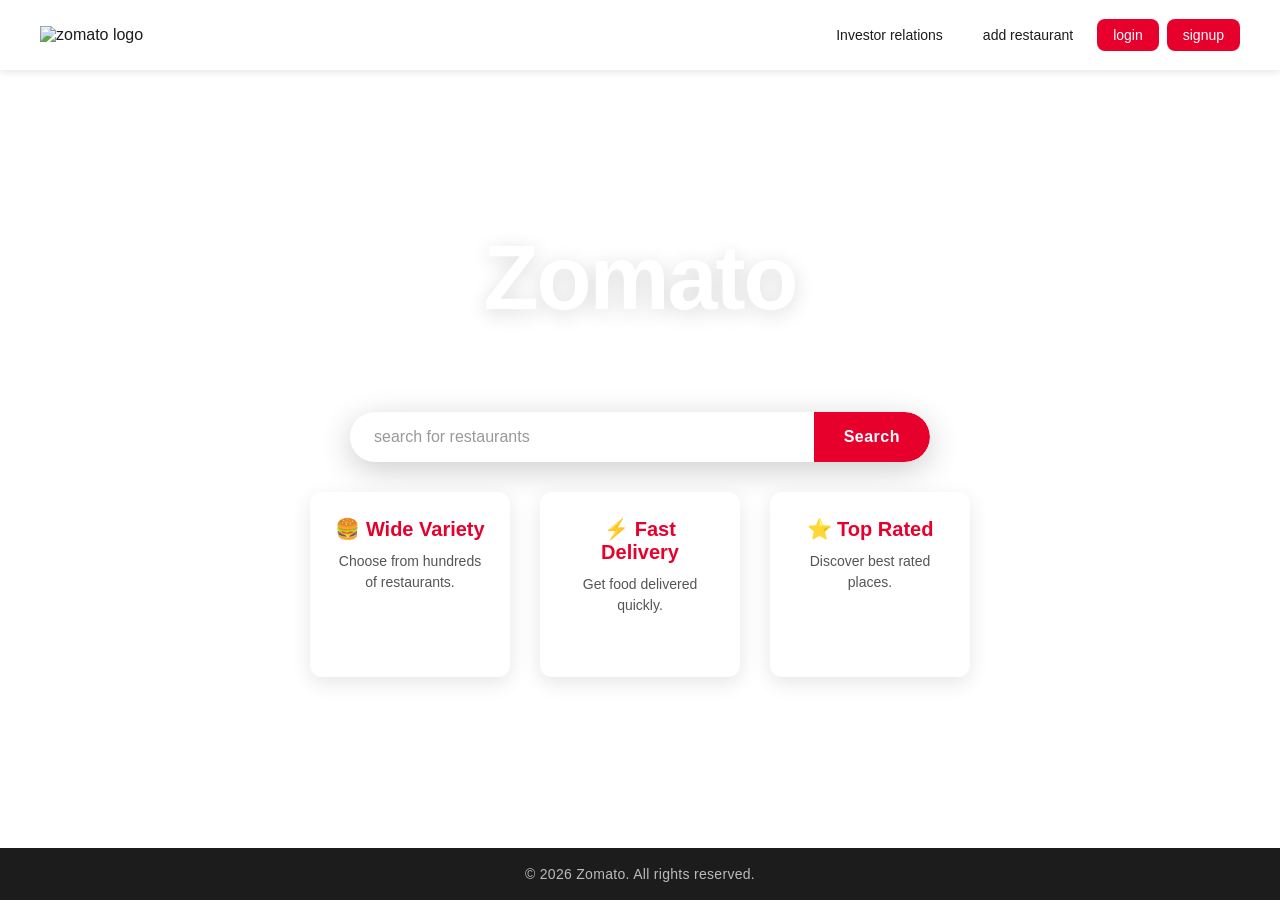
==== index.html @ 2eac9632 "zomato clone" ====
<!DOCTYPE html>
<html lang="en">

<head>
    <meta charset="UTF-8">
    <meta name="viewport" content="width=device-width, initial-scale=1.0">
    <title>Zomato - Order Food Online</title>
    <link rel="stylesheet" href="css/style.css">

</head>

<body>
    <header>
        <div class="container">
            <div class="logo">
                <img src="https://imgs.search.brave.com/zcJWhOtPpxAC1QasgcDAvP_oVQelkvPntsTjmhzVyy4/rs:fit:500:0:1:0/g:ce/aHR0cHM6Ly9zdGF0/aWMudmVjdGVlenku/Y29tL3N5c3RlbS9y/ZXNvdXJjZXMvcHJl/dmlld3MvMDIwLzk3/NS82NjUvbm9uXzJ4/L3pvbWF0by1sb2dv/LXpvbWF0by1pY29u/LXRyYW5zcGFyZW50/LWZyZWUtcG5nLnBu/Zw"
                    alt="zomato logo">

            </div>
            <nav>
                <ul>
                    <li><a href="#">Investor relations</a></li>
                    <li><a href="#">add restaurant</a></li>
                    <li><a href="#">login</a></li>
                    <li><a href="/signup.html">signup</a></li>
                </ul>
            </nav>
        </div>




    </header>
    <main>
        <section>
            <div class="hero-content">
                <h1>Zomato</h1>

                <p>Discover the best food and drinks in your area with zomato</p>
                

                    <form action="https://www.google.com/search?q=nearme    " method="GET" target="_blank" class="search-box">
                        <input type="text" name="q" placeholder="search for restaurants">
                        <button type="submit">Search</button>


                    </form>


                
                
                <div class="features">
                    <div>
                        <h3>🍔 Wide Variety</h3>
                        <p>Choose from hundreds of restaurants.</p>
                    </div>

                    <div>
                        <h3>⚡ Fast Delivery</h3>
                        <p>Get food delivered quickly.</p>
                    </div>

                    <div>
                        <h3>⭐ Top Rated</h3>
                        <p>Discover best rated places.</p>
                    </div>
                </div>
            </div>
        </section>

    </main>
    <footer>
        <p>© 2026 Zomato. All rights reserved.</p>


    </footer>
    <script src="js/script.js"></script>
</body>

</html>
---- css/style.css ----
* {
    margin: 0;
    padding: 0;
    box-sizing: border-box;
}

body {
    font-family: 'Segoe UI', Tahoma, Geneva, Verdana, sans-serif;
    background-color: #fff;
    color: #1c1c1c;
    min-height: 100vh;
    display: flex;
    flex-direction: column;
}

/* ===== HEADER ===== */
header {
    background-color: #fff;
    box-shadow: 0 2px 8px rgba(0, 0, 0, 0.1);
    position: sticky;
    top: 0;
    z-index: 100;
    padding: 0 20px;
}

header .container {
    max-width: 1200px;
    margin: 0 auto;
    display: flex;
    align-items: center;
    justify-content: space-between;
    height: 70px;
}

header .logo img {
    height: 48px;
    width: auto;
    object-fit: contain;
    transition: transform 0.3s ease;
}

header .logo img:hover {
    transform: scale(1.05);
}

nav ul {
    list-style: none;
    display: flex;
    gap: 8px;
    align-items: center;
}

nav ul li a {
    text-decoration: none;
    color: #1c1c1c;
    font-size: 14px;
    font-weight: 500;
    padding: 8px 16px;
    border-radius: 8px;
    transition: background-color 0.25s ease, color 0.25s ease, transform 0.2s ease;
    display: inline-block;
}

nav ul li a:hover {
    background-color: #e8002d;
    color: #fff;
    transform: translateY(-2px);
}

nav ul li:last-child a,
nav ul li:nth-last-child(2) a {
    background-color: #e8002d;
    color: #fff;
    border-radius: 8px;
}

nav ul li:last-child a:hover,
nav ul li:nth-last-child(2) a:hover {
    background-color: #c5001f;
}

/* ===== MAIN / HERO ===== */
main {
    flex: 1;
    background: url("../img/tfood.jpg") no-repeat center center/cover;
    min-height: calc(100vh - 70px - 60px);
    position: relative;
    overflow: hidden;
}

main::before {
    content: '';
    position: absolute;
    top: -50%;
    left: -20%;
    width: 600px;
    height: 600px;
    background: rgba(255, 255, 255, 0.05);
    border-radius: 50%;
    animation: floatBubble 8s ease-in-out infinite;
}

main::after {
    content: '';
    position: absolute;
    bottom: -30%;
    right: -10%;
    width: 400px;
    height: 400px;
    background: rgba(255, 255, 255, 0.05);
    border-radius: 50%;
    animation: floatBubble 6s ease-in-out infinite reverse;
}

@keyframes floatBubble {
    0%, 100% { transform: translateY(0) scale(1); }
    50% { transform: translateY(-30px) scale(1.05); }
}

.hero-content {
    text-align: center;
    z-index: 1;
    padding: 40px 20px;
    max-width: 700px;
    opacity: 0;
    transform: translateY(40px);
    animation: heroEntrance 0.9s ease forwards 0.2s;
}

@keyframes heroEntrance {
    to {
        opacity: 1;
        transform: translateY(0);
    }
}

.hero-content h1 {
    font-size: clamp(48px, 8vw, 90px);
    font-weight: 800;
    color: #fff;
    letter-spacing: -2px;
    line-height: 1;
    margin-bottom: 20px;
    text-shadow: 0 4px 20px rgba(0, 0, 0, 0.15);
    animation: titlePulse 3s ease-in-out infinite 1.2s;
}

@keyframes titlePulse {
    0%, 100% { text-shadow: 0 4px 20px rgba(0, 0, 0, 0.15); }
    50% { text-shadow: 0 4px 40px rgba(0, 0, 0, 0.3), 0 0 60px rgba(255, 255, 255, 0.1); }
}

.hero-content p {
    font-size: clamp(16px, 2.5vw, 22px);
    color: rgba(255, 255, 255, 0.92);
    margin-bottom: 36px;
    font-weight: 400;
    line-height: 1.5;
}

/* ===== SEARCH BOX ===== */
.search-box {
    display: flex;
    align-items: center;
    background: #fff;
    border-radius: 50px;
    overflow: hidden;
    box-shadow: 0 8px 32px rgba(0, 0, 0, 0.2);
    max-width: 580px;
    margin: 0 auto;
    transition: box-shadow 0.3s ease, transform 0.3s ease;
}

.search-box:hover,
.search-box:focus-within {
    box-shadow: 0 12px 48px rgba(0, 0, 0, 0.3);
    transform: translateY(-2px);
}

.search-box input {
    flex: 1;
    border: none;
    outline: none;
    padding: 16px 24px;
    font-size: 16px;
    color: #333;
    background: transparent;
}

.search-box input::placeholder {
    color: #999;
}

.search-box button {
    background-color: #e8002d;
    color: #fff;
    border: none;
    padding: 16px 30px;
    font-size: 16px;
    font-weight: 600;
    cursor: pointer;
    transition: background-color 0.25s ease, transform 0.15s ease;
    border-radius: 0 50px 50px 0;
    letter-spacing: 0.5px;
}

.search-box button:hover {
    background-color: #c5001f;
}

.search-box button:active {
    transform: scale(0.97);
}

/* ===== FOOTER ===== */
footer {
    background-color: #1c1c1c;
    color: rgba(255, 255, 255, 0.7);
    text-align: center;
    padding: 18px 20px;
    font-size: 14px;
    letter-spacing: 0.3px;
}

/* ===== RESPONSIVE ===== */
@media (max-width: 600px) {
    header .container {
        height: 60px;
        flex-wrap: wrap;
        gap: 6px;
    }

    nav ul {
        gap: 4px;
    }

    nav ul li a {
        font-size: 12px;
        padding: 6px 10px;
    }

    .search-box {
        flex-direction: column;
        border-radius: 16px;
    }

    .search-box input {
        width: 100%;
        border-radius: 16px 16px 0 0;
    }

    .search-box button {
        width: 100%;
        border-radius: 0 0 16px 16px;
    }
}
/* ===== FEATURES SECTION (SECOND SECTION) ===== */

.features {
    display: flex;
    justify-content: center;
    gap: 30px;
    margin-top: 30px;

    flex-wrap: nowrap; /* THIS is the key */
}   

.features > div {
    background: #ffffff;
    padding: 25px;
    width: 260px;
    border-radius: 12px;
    box-shadow: 0 6px 20px rgba(0, 0, 0, 0.1);
    text-align: center;
    transition: transform 0.3s ease, box-shadow 0.3s ease;
}

.features > div:hover {
    transform: translateY(-8px);
    box-shadow: 0 12px 30px rgba(0, 0, 0, 0.2);
}

.features h3 {
    margin-bottom: 10px;
    font-size: 20px;
    color: #e8002d;
}

.features p {
    font-size: 14px;
    color: #555;
}
main section:first-child {
    min-height: calc(100vh - 70px - 60px);
    display: flex;
    align-items: center;
    justify-content: center;
}
/* ===== POSITION SECOND SECTION AT BOTTOM CENTER ===== */

main section:last-child {
    text-align: center;
    padding: 60px 20px;
}
main section:last-child h2 {
    margin-bottom: 15px;
}
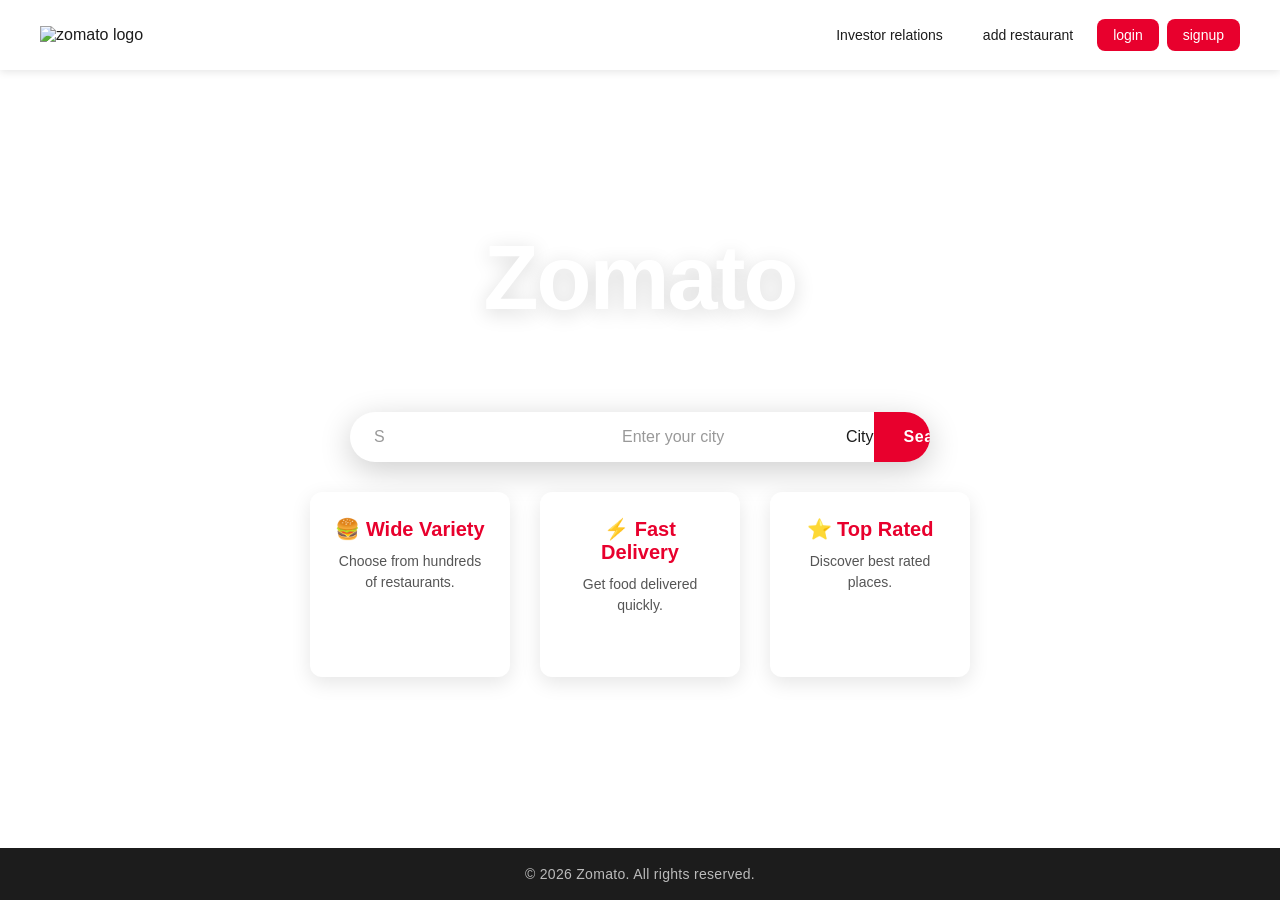
==== commit f65a846b: "today" ====
--- a/index.html
+++ b/index.html
@@ -37,18 +37,28 @@
                 <h1>Zomato</h1>
 
                 <p>Discover the best food and drinks in your area with zomato</p>
-                
-
-                    <form action="https://www.google.com/search?q=nearme    " method="GET" target="_blank" class="search-box">
-                        <input type="text" name="q" placeholder="search for restaurants">
-                        <button type="submit">Search</button>
 
 
-                    </form>
+                <form class="search-box">
+
+                    <input type="text" name="q" placeholder="search for restaurants">
+                    
+
+                    <br>
 
 
-                
-                
+
+                    <input type="text" id="city" name="city" placeholder="Enter your city">
+                    <label for="city">City</label>
+                    <button type="submit">Search</button>
+
+
+
+                </form>
+
+
+
+
                 <div class="features">
                     <div>
                         <h3>🍔 Wide Variety</h3>
@@ -68,7 +78,14 @@
             </div>
         </section>
 
+
+
+
+
+
+
     </main>
+
     <footer>
         <p>© 2026 Zomato. All rights reserved.</p>
 
